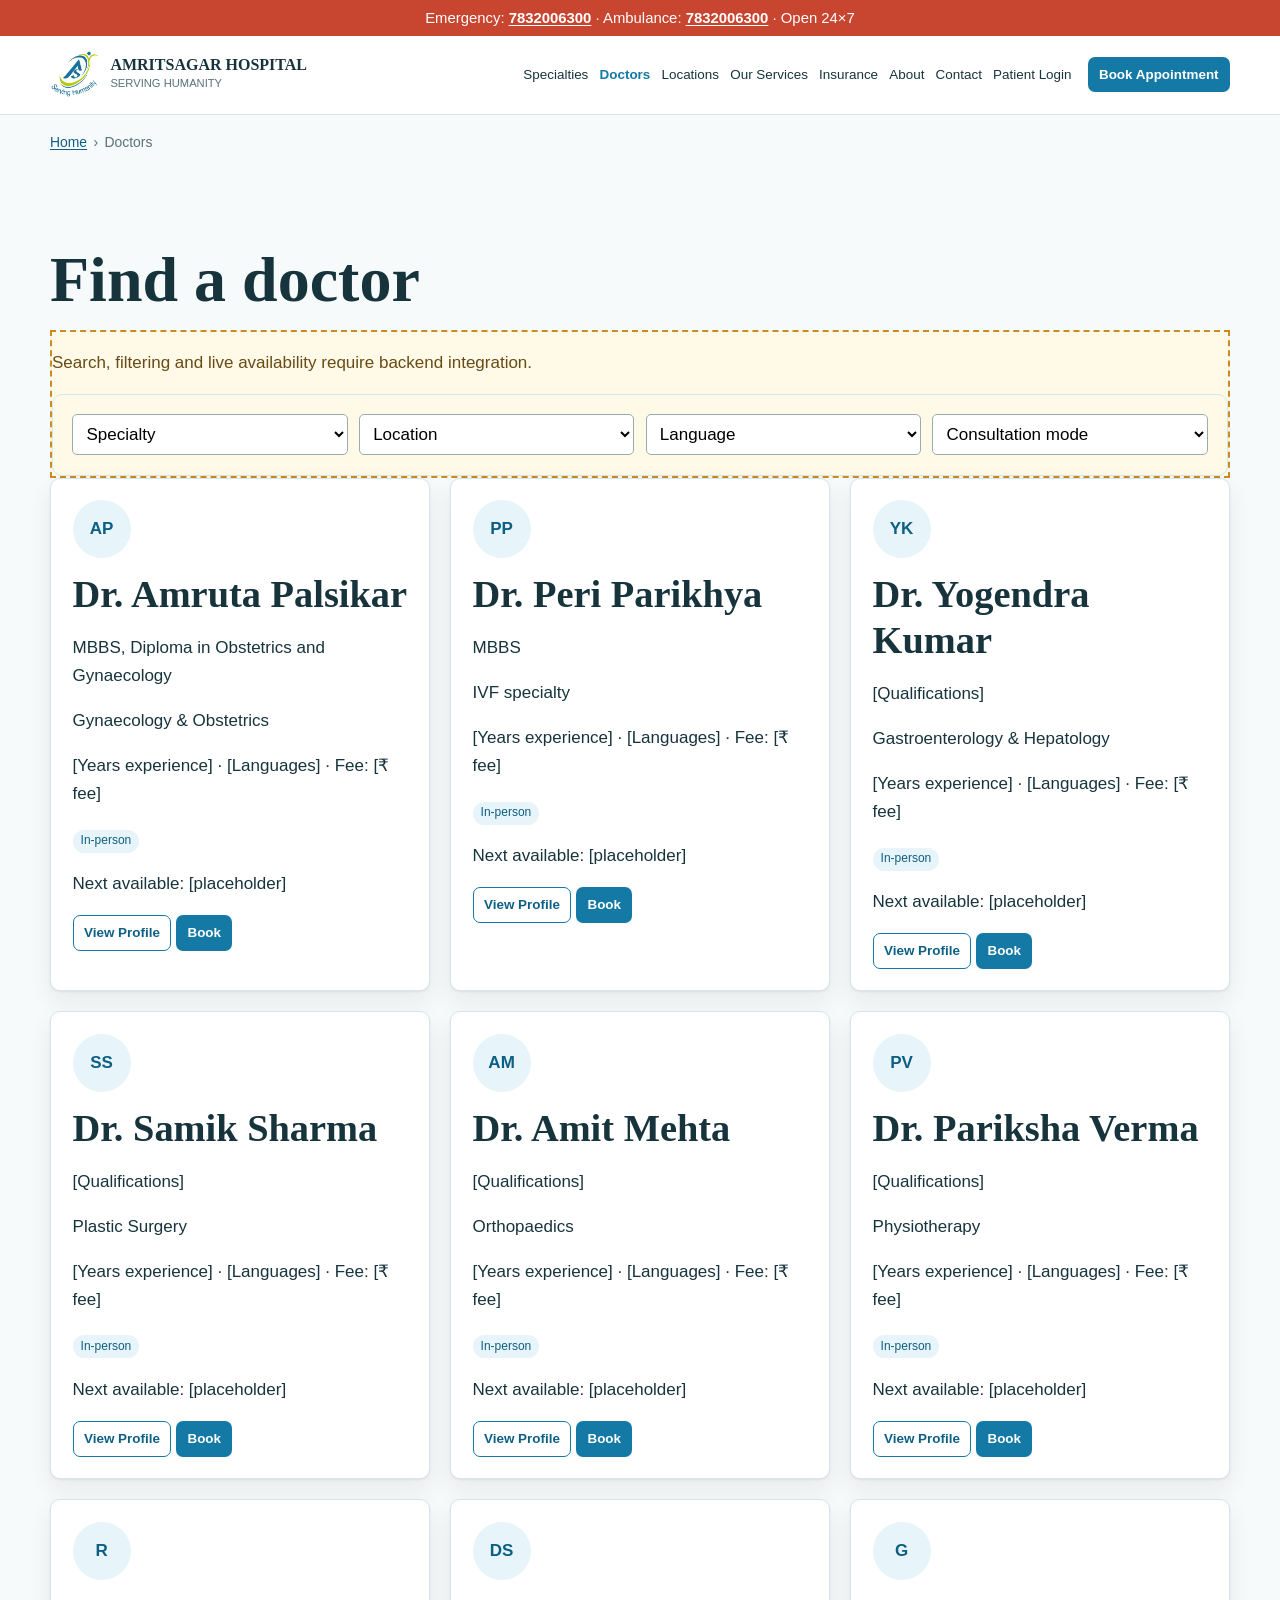
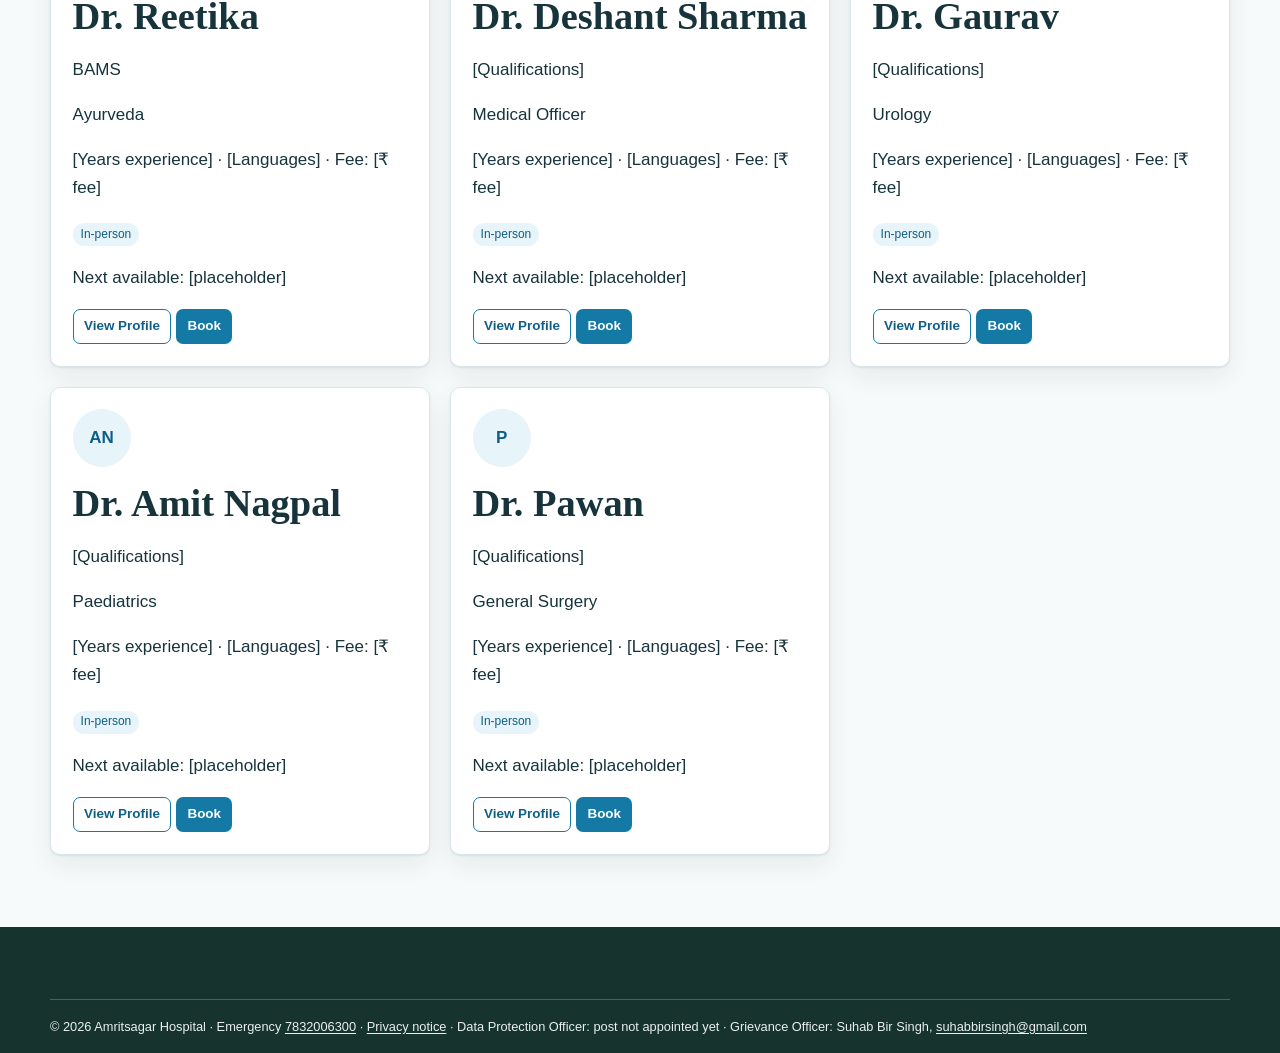
==== doctors.html @ dd574c32 "Add new HTML pages for emergency services, health packages, insurance, locations, patient login, spe" ====
﻿<!-- DOCTOR DIRECTORY: edit cards with confirmed clinician details only. -->
<!doctype html>
<html lang="en-IN">
<head>
  <meta charset="utf-8">
  <meta name="viewport" content="width=device-width, initial-scale=1">
  <title>Doctors | Amritsagar Hospital</title>
  <meta name="description" content="Doctor directory at Amritsagar Hospital.">
  <link rel="stylesheet" href="assets/style.css">
  <script src="assets/main.js" defer></script>
</head>
<body>
  <a class="skip" href="#main">Skip to content</a>
  <div class="emergency-bar">Emergency: <a href="tel:+917832006300">7832006300</a> · Ambulance: <a href="tel:+917832006300">7832006300</a> · Open 24×7</div>
  <header class="site-header"><div class="header-inner"><a class="brand-lockup" href="index.html"><span class="brand-mark">AS</span><span><strong>AMRITSAGAR HOSPITAL</strong><small>SERVING HUMANITY</small></span></a><button class="nav-toggle" type="button" aria-expanded="false" aria-controls="nav">Menu</button><nav class="primary-nav" id="nav" aria-label="Primary navigation"><a href="specialties.html">Specialties</a><a href="doctors.html" aria-current="page">Doctors</a><a href="locations.html">Locations</a><a href="health-packages.html">Our Services</a><a href="insurance.html">Insurance</a><a href="about.html">About</a><a href="contact.html">Contact</a><a href="patient-login.html">Patient Login</a></nav><a class="btn btn-primary btn-sm" href="book-appointment.html">Book Appointment</a></div></header>
  <main id="main"><div class="wrap breadcrumbs"><a href="index.html">Home</a><span>›</span>Doctors</div><section class="section"><div class="wrap"><h1>Find a doctor</h1>
  <!-- INTEGRATION POINT: doctor-availability Replace: visual filters and static cards Needs: clinician directory and availability API Owner: HIS integration team Notes: do not expose patient data -->
  <div class="todo"><p>Search, filtering and live availability require backend integration.</p><div class="filters"><select name="specialty"><option>Specialty</option></select><select name="location"><option>Location</option></select><select name="language"><option>Language</option></select><select name="consultation_mode"><option>Consultation mode</option></select></div></div>
  <!-- ===== DOCTOR CARDS ” add confirmed doctors here ===== -->
  <div id="doctor-list" class="grid grid-3">
    <article class="doc-card"><div class="avatar">AP</div><h2>Dr. Amruta Palsikar</h2><p>MBBS, Diploma in Obstetrics and Gynaecology</p><p>Gynaecology &amp; Obstetrics</p><p>[Years experience] · [Languages] · Fee: [₹ fee]</p><span class="tag">In-person</span><p>Next available: [placeholder]</p><a class="btn btn-outline btn-sm" href="doctor-profile.html">View Profile</a> <a class="btn btn-primary btn-sm" href="book-appointment.html">Book</a></article>
    <article class="doc-card"><div class="avatar">PP</div><h2>Dr. Peri Parikhya</h2><p>MBBS</p><p>IVF specialty</p><p>[Years experience] · [Languages] · Fee: [₹ fee]</p><span class="tag">In-person</span><p>Next available: [placeholder]</p><a class="btn btn-outline btn-sm" href="doctor-profile.html">View Profile</a> <a class="btn btn-primary btn-sm" href="book-appointment.html">Book</a></article>
    <article class="doc-card"><div class="avatar">YK</div><h2>Dr. Yogendra Kumar</h2><p>[Qualifications]</p><p>Gastroenterology &amp; Hepatology</p><p>[Years experience] · [Languages] · Fee: [₹ fee]</p><span class="tag">In-person</span><p>Next available: [placeholder]</p><a class="btn btn-outline btn-sm" href="doctor-profile.html">View Profile</a> <a class="btn btn-primary btn-sm" href="book-appointment.html">Book</a></article>
    <article class="doc-card"><div class="avatar">SS</div><h2>Dr. Samik Sharma</h2><p>[Qualifications]</p><p>Plastic Surgery</p><p>[Years experience] · [Languages] · Fee: [₹ fee]</p><span class="tag">In-person</span><p>Next available: [placeholder]</p><a class="btn btn-outline btn-sm" href="doctor-profile.html">View Profile</a> <a class="btn btn-primary btn-sm" href="book-appointment.html">Book</a></article>
    <article class="doc-card"><div class="avatar">AM</div><h2>Dr. Amit Mehta</h2><p>[Qualifications]</p><p>Orthopaedics</p><p>[Years experience] · [Languages] · Fee: [₹ fee]</p><span class="tag">In-person</span><p>Next available: [placeholder]</p><a class="btn btn-outline btn-sm" href="doctor-profile.html">View Profile</a> <a class="btn btn-primary btn-sm" href="book-appointment.html">Book</a></article>
    <article class="doc-card"><div class="avatar">PV</div><h2>Dr. Pariksha Verma</h2><p>[Qualifications]</p><p>Physiotherapy</p><p>[Years experience] · [Languages] · Fee: [₹ fee]</p><span class="tag">In-person</span><p>Next available: [placeholder]</p><a class="btn btn-outline btn-sm" href="doctor-profile.html">View Profile</a> <a class="btn btn-primary btn-sm" href="book-appointment.html">Book</a></article>
    <article class="doc-card"><div class="avatar">R</div><h2>Dr. Reetika</h2><p>BAMS</p><p>Ayurveda</p><p>[Years experience] · [Languages] · Fee: [₹ fee]</p><span class="tag">In-person</span><p>Next available: [placeholder]</p><a class="btn btn-outline btn-sm" href="doctor-profile.html">View Profile</a> <a class="btn btn-primary btn-sm" href="book-appointment.html">Book</a></article>
    <article class="doc-card"><div class="avatar">DS</div><h2>Dr. Deshant Sharma</h2><p>[Qualifications]</p><p>Medical Officer</p><p>[Years experience] · [Languages] · Fee: [₹ fee]</p><span class="tag">In-person</span><p>Next available: [placeholder]</p><a class="btn btn-outline btn-sm" href="doctor-profile.html">View Profile</a> <a class="btn btn-primary btn-sm" href="book-appointment.html">Book</a></article>
    <article class="doc-card"><div class="avatar">G</div><h2>Dr. Gaurav</h2><p>[Qualifications]</p><p>Urology</p><p>[Years experience] · [Languages] · Fee: [₹ fee]</p><span class="tag">In-person</span><p>Next available: [placeholder]</p><a class="btn btn-outline btn-sm" href="doctor-profile.html">View Profile</a> <a class="btn btn-primary btn-sm" href="book-appointment.html">Book</a></article>
    <article class="doc-card"><div class="avatar">AN</div><h2>Dr. Amit Nagpal</h2><p>[Qualifications]</p><p>Paediatrics</p><p>[Years experience] · [Languages] · Fee: [₹ fee]</p><span class="tag">In-person</span><p>Next available: [placeholder]</p><a class="btn btn-outline btn-sm" href="doctor-profile.html">View Profile</a> <a class="btn btn-primary btn-sm" href="book-appointment.html">Book</a></article>
    <article class="doc-card"><div class="avatar">P</div><h2>Dr. Pawan</h2><p>[Qualifications]</p><p>General Surgery</p><p>[Years experience] · [Languages] · Fee: [₹ fee]</p><span class="tag">In-person</span><p>Next available: [placeholder]</p><a class="btn btn-outline btn-sm" href="doctor-profile.html">View Profile</a> <a class="btn btn-primary btn-sm" href="book-appointment.html">Book</a></article>
  </div></div></section></main>
  <footer class="site-footer"><div class="wrap footer-bottom">© 2026 Amritsagar Hospital · Emergency <a href="tel:+917832006300">7832006300</a> · <a href="404.html">Privacy notice</a> · Data Protection Officer: post not appointed yet · Grievance Officer: Suhab Bir Singh, <a href="mailto:suhabbirsingh@gmail.com">suhabbirsingh@gmail.com</a></div></footer>
</body>
</html>
---- assets/style.css ----
﻿/* NON-CODER SETTINGS: change site colours and fonts only in this :root block. */
:root {
  --brand: #1579a5;
  --brand-dark: #0d5f85;
  --brand-light: #e7f4f9;
  --accent: #c8452f;
  --ink: #17343d;
  --ink-soft: #58717a;
  --line: #d9e6e9;
  --surface: #ffffff;
  --page: #f7fafb;
  --serif: Georgia, 'Times New Roman', serif;
  --sans: Arial, Helvetica, sans-serif;
  --radius: 10px;
  --shadow: 0 1px 2px rgb(22 33 31 / 8%), 0 10px 25px rgb(22 33 31 / 7%);
}
* { box-sizing: border-box; }
html { scroll-behavior: smooth; }
body { margin: 0; color: var(--ink); background: var(--page); font: 17px/1.65 var(--sans); }
a { color: var(--brand-dark); text-underline-offset: .16em; }
a:hover { color: var(--brand); }
button, input, select, textarea { font: inherit; }
button, .btn { cursor: pointer; }
:focus-visible { outline: 3px solid #d5901c; outline-offset: 3px; }
.skip { position: absolute; z-index: 20; left: 1rem; top: -5rem; padding: .5rem 1rem; background: #fff; }
.skip:focus { top: 1rem; }
.emergency-bar { background: var(--accent); color: #fff; text-align: center; padding: .35rem 1rem; font-size: .93rem; }
.emergency-bar a { color: #fff; font-weight: 700; }
.site-header { position: sticky; top: 0; z-index: 10; background: #fff; border-bottom: 1px solid var(--line); }
.header-inner, .wrap { width: min(1180px, calc(100% - 2rem)); margin: auto; }
.header-inner { min-height: 78px; display: flex; align-items: center; gap: 1rem; }
.brand-lockup { display: flex; align-items: center; gap: .65rem; color: var(--ink); text-decoration: none; margin-right: auto; }
.brand-mark { display: grid; place-items: center; width: 50px; height: 50px; color: transparent; background: #fff url('amritsagar-logo.jpeg') center / contain no-repeat; border-radius: 8px; font: 700 1.25rem var(--serif); }
.brand-lockup strong { display: block; font: 700 1rem var(--serif); }
.brand-lockup small { display: block; color: var(--ink-soft); font-size: .7rem; }
.primary-nav { display: flex; align-items: center; gap: .7rem; }
.primary-nav a { color: var(--ink); text-decoration: none; font-size: .84rem; }
.primary-nav a[aria-current='page'] { color: var(--brand); font-weight: 700; }
.nav-toggle { display: none; border: 1px solid var(--line); background: #fff; padding: .4rem .6rem; }
.section { padding: 4.5rem 0; }
.section-tint { background: var(--brand-light); }
.hero { background: linear-gradient(125deg, var(--brand-dark), var(--brand)); color: #fff; padding: 5rem 0; }
.hero p { max-width: 650px; font-size: 1.08rem; }
.hero .eyebrow { color: #d8f0ea; }
h1, h2, h3 { font-family: var(--serif); line-height: 1.2; margin: 0 0 .7rem; }
h1 { font-size: clamp(2.15rem, 5vw, 4.4rem); }
h2 { font-size: clamp(1.7rem, 3vw, 2.65rem); }
h3 { font-size: 1.2rem; }
.eyebrow { color: var(--brand); font-size: .77rem; font-weight: 700; letter-spacing: .11em; text-transform: uppercase; }
.lead { max-width: 720px; color: var(--ink-soft); }
.actions { display: flex; flex-wrap: wrap; gap: .75rem; margin-top: 1.4rem; }
.btn { display: inline-block; border: 1px solid transparent; border-radius: 7px; padding: .65rem 1rem; text-align: center; text-decoration: none; font-weight: 700; }
.btn-primary { color: #fff; background: var(--brand); }.btn-primary:hover { color: #fff; background: var(--brand-dark); }
.btn-accent { color: #fff; background: var(--accent); }.btn-accent:hover { color: #fff; background: #9d3424; }
.btn-outline { color: var(--brand-dark); background: #fff; border-color: var(--brand); }.btn-sm { padding: .35rem .65rem; font-size: .84rem; }.btn-block { display: block; width: 100%; }
.grid { display: grid; gap: 1.25rem; }.grid-2 { grid-template-columns: repeat(2, 1fr); }.grid-3 { grid-template-columns: repeat(3, 1fr); }.grid-4 { grid-template-columns: repeat(4, 1fr); }.grid-sidebar { grid-template-columns: minmax(0, 2.1fr) minmax(270px, .9fr); }
.card, .tile, .doc-card, .note { background: var(--surface); border: 1px solid var(--line); border-radius: var(--radius); padding: 1.35rem; box-shadow: var(--shadow); }
.card-link { display: block; color: inherit; text-decoration: none; }.card-link:hover { border-color: var(--brand); transform: translateY(-2px); }
.tile { text-align: center; }.tile strong { display: block; font-family: var(--serif); }
.stat { padding: 1.3rem; text-align: center; }.stat strong { display: block; color: var(--brand); font: 700 clamp(1.8rem, 4vw, 3rem) var(--serif); }
.tag { display: inline-block; margin: .15rem .2rem 0 0; padding: .1rem .5rem; background: var(--brand-light); border-radius: 99px; color: var(--brand-dark); font-size: .75rem; }
.avatar { display: grid; place-items: center; width: 58px; height: 58px; margin-bottom: .8rem; border-radius: 50%; background: var(--brand-light); color: var(--brand-dark); font-weight: 700; }
.price { color: var(--brand-dark); font: 700 1.8rem var(--serif); }.price small { font: 400 .8rem var(--sans); }
.note { color: var(--ink-soft); box-shadow: none; }.todo { border: 2px dashed #c98b22; background: #fff9e8; color: #684b15; }
.checklist { padding-left: 1.25rem; }.checklist li { margin: .35rem 0; }.checklist li::marker { color: var(--brand); }
.deflist dt { margin-top: 1rem; font-weight: 700; }.deflist dd { margin: 0; color: var(--ink-soft); }
.breadcrumbs { padding: 1rem 0; color: var(--ink-soft); font-size: .87rem; }.breadcrumbs span { margin: 0 .4rem; }
.sidebar { align-self: start; position: sticky; top: 100px; }.sidebar .card { margin-bottom: 1rem; }
.table-scroll { overflow-x: auto; background: #fff; border: 1px solid var(--line); border-radius: var(--radius); }.table-scroll table { width: 100%; border-collapse: collapse; min-width: 600px; }.table-scroll th, .table-scroll td { padding: .75rem; border-bottom: 1px solid var(--line); text-align: left; }.table-scroll th { background: var(--brand-light); }
.filters, fieldset { border: 1px solid var(--line); border-radius: var(--radius); padding: 1.2rem; }.filters { display: flex; flex-wrap: wrap; gap: .7rem; }.filters > * { flex: 1 1 180px; }
label { display: block; margin: .65rem 0 .2rem; font-weight: 700; font-size: .9rem; } input, select, textarea { width: 100%; padding: .58rem; border: 1px solid #9aadaa; border-radius: 5px; background: #fff; } textarea { min-height: 100px; }.choice { display: flex; align-items: center; gap: .45rem; margin: .5rem 0; }.choice input { width: auto; }
.slot-grid { display: grid; grid-template-columns: repeat(4, 1fr); gap: .5rem; }.slot-grid button { padding: .55rem; background: #fff; border: 1px solid var(--brand); border-radius: 5px; color: var(--brand-dark); }.slot-grid .unavailable { opacity: .42; text-decoration: line-through; }
.faq-item { border-bottom: 1px solid var(--line); }.faq-question { width: 100%; padding: 1rem 0; background: none; border: 0; color: var(--ink); text-align: left; font-weight: 700; }.faq-answer { padding: 0 0 1rem; }
.emergency-hero { color: #fff; background: var(--accent); padding: 4rem 0; }.emergency-number { color: #fff; font: 700 clamp(2.2rem, 8vw, 5.2rem) var(--serif); }
.map-placeholder { min-height: 190px; display: grid; place-items: center; text-align: center; color: var(--ink-soft); background: repeating-linear-gradient(45deg, #e7efed, #e7efed 12px, #f8fbfa 12px, #f8fbfa 24px); border: 1px dashed var(--brand); border-radius: var(--radius); }
.map-embed { overflow: hidden; border-radius: var(--radius); border: 1px solid var(--line); }
.map-embed iframe { display: block; width: 100% !important; min-height: 320px; border: 0 !important; }
.site-footer { color: #e9f0ee; background: #17332e; padding: 3rem 0 1rem; }.site-footer h2 { font-size: 1.1rem; }.site-footer a { color: #e9f0ee; }.site-footer ul { padding: 0; list-style: none; }.site-footer li { margin: .35rem 0; }.footer-bottom { margin-top: 1.5rem; padding-top: 1rem; border-top: 1px solid #45645e; font-size: .8rem; }
.medical-meta { color: var(--ink-soft); font-size: .86rem; }
@media (max-width: 960px) { .primary-nav { display: none; position: absolute; top: 78px; left: 0; right: 0; padding: 1rem; background: #fff; border-bottom: 1px solid var(--line); flex-wrap: wrap; }.primary-nav.is-open { display: flex; }.nav-toggle { display: block; }.header-inner > .btn { display: none; }.grid-4 { grid-template-columns: repeat(2, 1fr); }.grid-sidebar { grid-template-columns: 1fr; }.sidebar { position: static; } }
@media (max-width: 720px) { body { font-size: 16px; }.section { padding: 3rem 0; }.grid-2, .grid-3, .grid-4 { grid-template-columns: 1fr; }.header-inner { min-height: 68px; }.primary-nav { top: 68px; }.emergency-bar { font-size: .78rem; }.slot-grid { grid-template-columns: repeat(2, 1fr); } }
@media print { .skip, .emergency-bar, .site-header, .site-footer, .btn, button, .todo { display: none !important; } body { background: #fff; } .section { padding: 1rem 0; } }
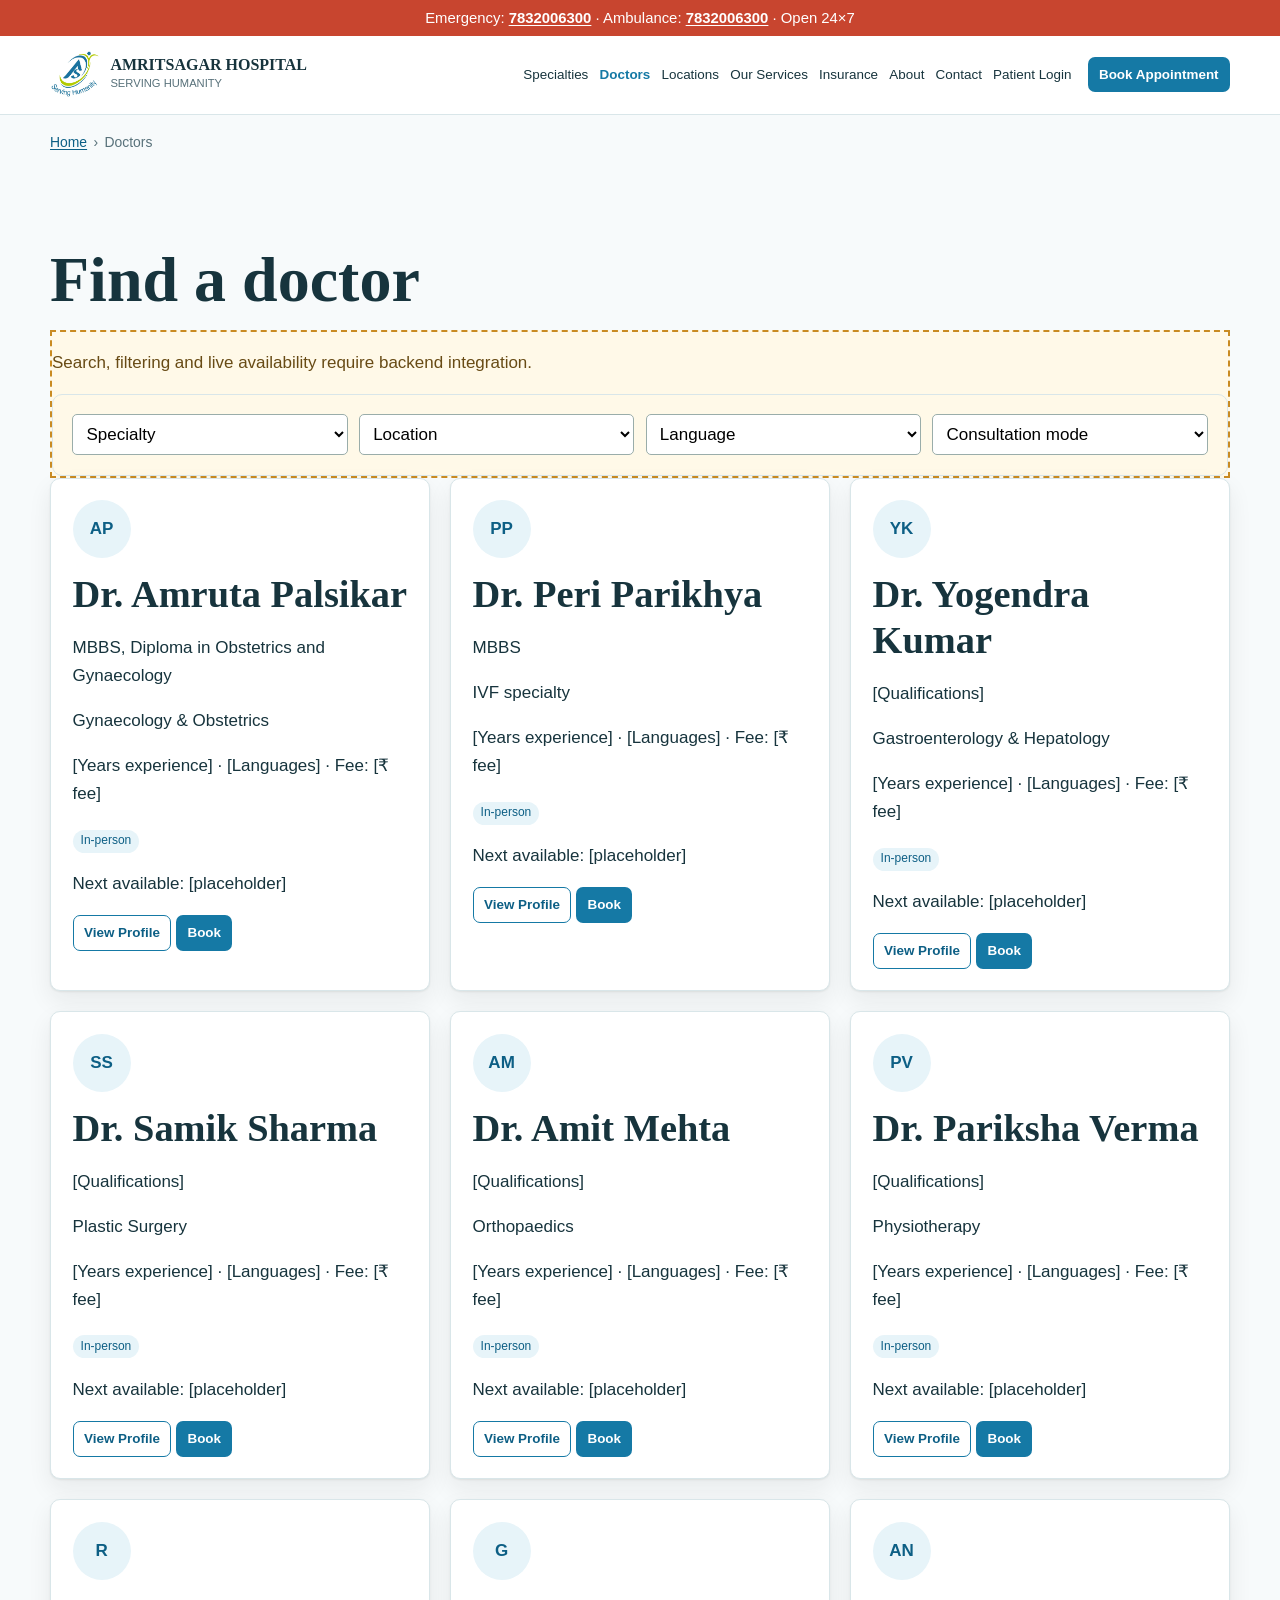
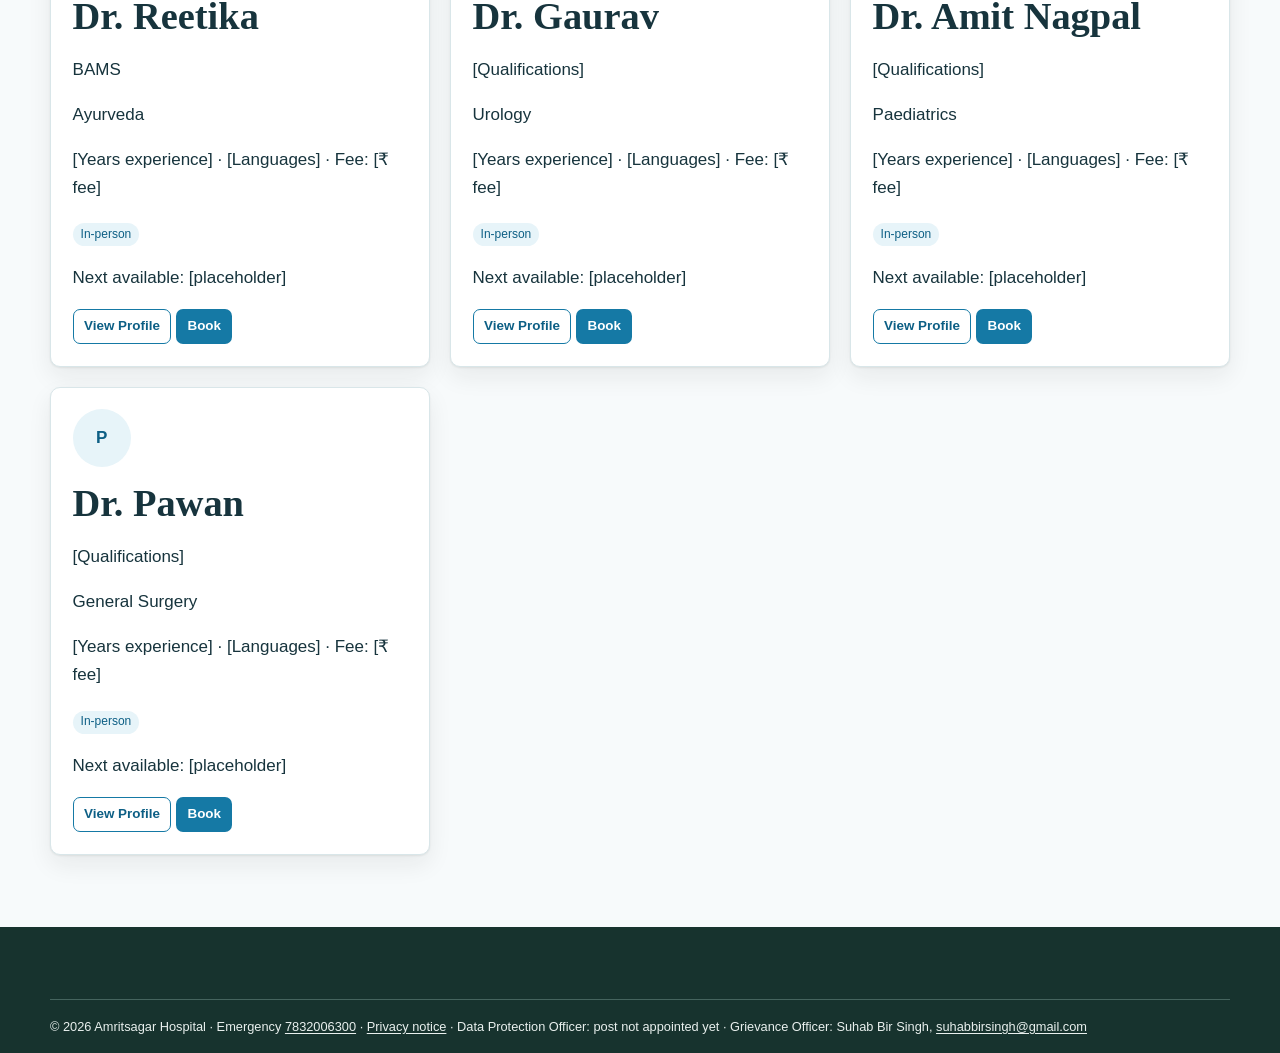
==== commit 5ec8a7da: "Remove Dr. Deshant Sharma from doctors list Removed Dr. Deshant Sharma from the list of doctors." ====
--- a/doctors.html
+++ b/doctors.html
@@ -25,7 +25,6 @@
     <article class="doc-card"><div class="avatar">AM</div><h2>Dr. Amit Mehta</h2><p>[Qualifications]</p><p>Orthopaedics</p><p>[Years experience] · [Languages] · Fee: [₹ fee]</p><span class="tag">In-person</span><p>Next available: [placeholder]</p><a class="btn btn-outline btn-sm" href="doctor-profile.html">View Profile</a> <a class="btn btn-primary btn-sm" href="book-appointment.html">Book</a></article>
     <article class="doc-card"><div class="avatar">PV</div><h2>Dr. Pariksha Verma</h2><p>[Qualifications]</p><p>Physiotherapy</p><p>[Years experience] · [Languages] · Fee: [₹ fee]</p><span class="tag">In-person</span><p>Next available: [placeholder]</p><a class="btn btn-outline btn-sm" href="doctor-profile.html">View Profile</a> <a class="btn btn-primary btn-sm" href="book-appointment.html">Book</a></article>
     <article class="doc-card"><div class="avatar">R</div><h2>Dr. Reetika</h2><p>BAMS</p><p>Ayurveda</p><p>[Years experience] · [Languages] · Fee: [₹ fee]</p><span class="tag">In-person</span><p>Next available: [placeholder]</p><a class="btn btn-outline btn-sm" href="doctor-profile.html">View Profile</a> <a class="btn btn-primary btn-sm" href="book-appointment.html">Book</a></article>
-    <article class="doc-card"><div class="avatar">DS</div><h2>Dr. Deshant Sharma</h2><p>[Qualifications]</p><p>Medical Officer</p><p>[Years experience] · [Languages] · Fee: [₹ fee]</p><span class="tag">In-person</span><p>Next available: [placeholder]</p><a class="btn btn-outline btn-sm" href="doctor-profile.html">View Profile</a> <a class="btn btn-primary btn-sm" href="book-appointment.html">Book</a></article>
     <article class="doc-card"><div class="avatar">G</div><h2>Dr. Gaurav</h2><p>[Qualifications]</p><p>Urology</p><p>[Years experience] · [Languages] · Fee: [₹ fee]</p><span class="tag">In-person</span><p>Next available: [placeholder]</p><a class="btn btn-outline btn-sm" href="doctor-profile.html">View Profile</a> <a class="btn btn-primary btn-sm" href="book-appointment.html">Book</a></article>
     <article class="doc-card"><div class="avatar">AN</div><h2>Dr. Amit Nagpal</h2><p>[Qualifications]</p><p>Paediatrics</p><p>[Years experience] · [Languages] · Fee: [₹ fee]</p><span class="tag">In-person</span><p>Next available: [placeholder]</p><a class="btn btn-outline btn-sm" href="doctor-profile.html">View Profile</a> <a class="btn btn-primary btn-sm" href="book-appointment.html">Book</a></article>
     <article class="doc-card"><div class="avatar">P</div><h2>Dr. Pawan</h2><p>[Qualifications]</p><p>General Surgery</p><p>[Years experience] · [Languages] · Fee: [₹ fee]</p><span class="tag">In-person</span><p>Next available: [placeholder]</p><a class="btn btn-outline btn-sm" href="doctor-profile.html">View Profile</a> <a class="btn btn-primary btn-sm" href="book-appointment.html">Book</a></article>
